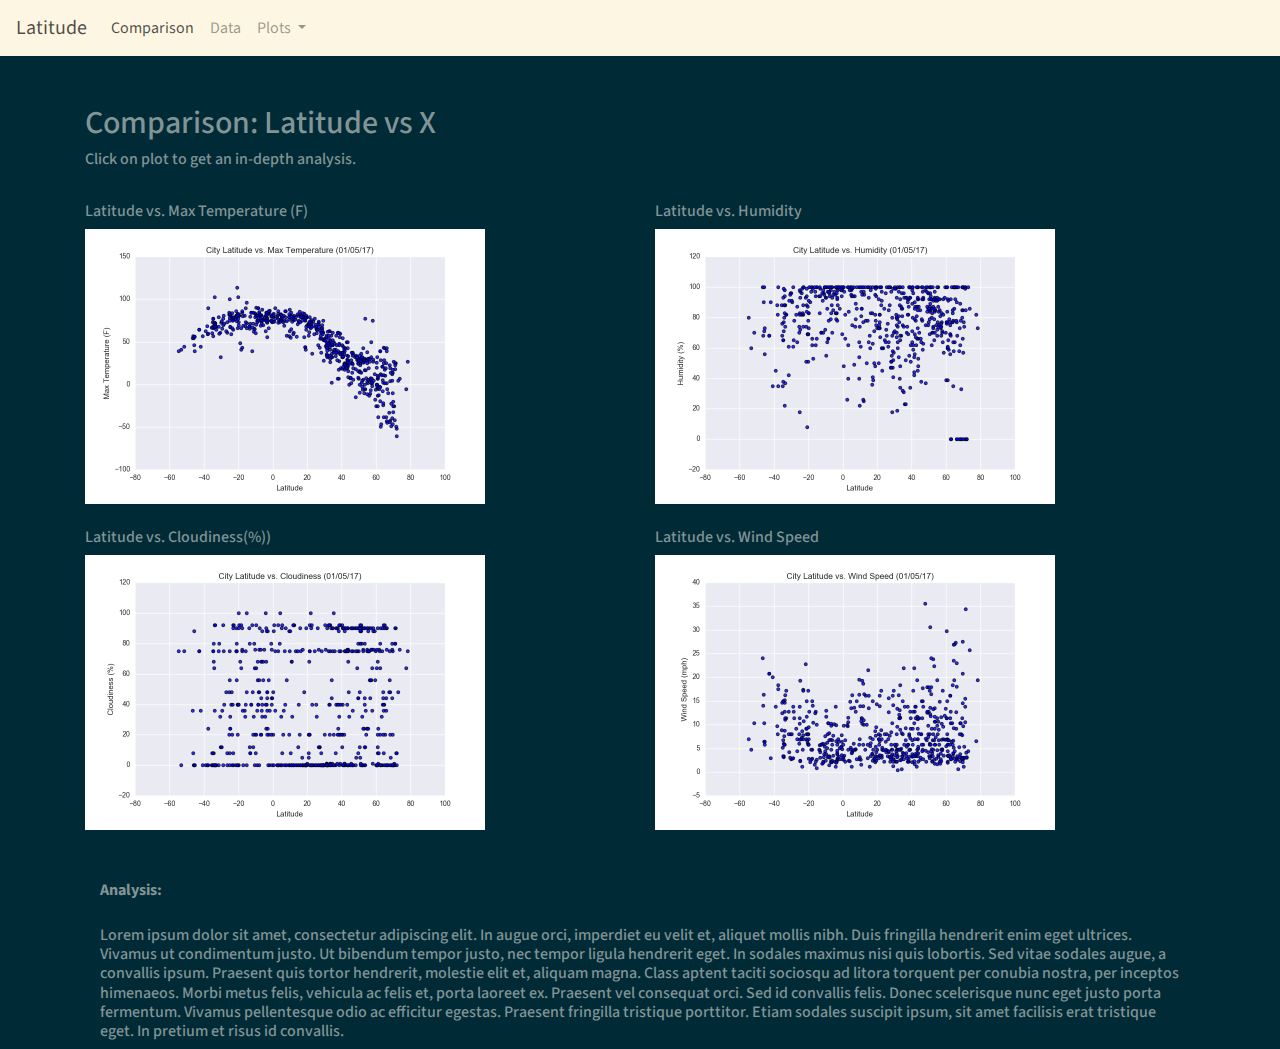
==== index.html @ b6158559 "finished navigation" ====
<!DOCTYPE html>
<html lang="en-us">

<head>

  <meta charset="UTF-8">
  <title>Jeremy Kalmus Web-Design-Challenge</title>

  <!-- Bring in our bootstrap stylesheet -->
  <link rel="stylesheet" href="https://stackpath.bootstrapcdn.com/bootstrap/4.3.1/css/bootstrap.min.css" integrity="sha384-ggOyR0iXCbMQv3Xipma34MD+dH/1fQ784/j6cY/iJTQUOhcWr7x9JvoRxT2MZw1T" crossorigin="anonymous">
  <link rel="stylesheet" href="WebVisualizations/Assets/bootstrap.css">
  

</head>
<body>
  <nav class="navbar navbar-expand-lg navbar-light bg-light">
    <a class="navbar-brand" href="#">Latitude</a>
    <button class="navbar-toggler" type="button" data-toggle="collapse" data-target="#navbarSupportedContent" aria-controls="navbarSupportedContent" aria-expanded="false" aria-label="Toggle navigation">
      <span class="navbar-toggler-icon"></span>
    </button>
  
    <div class="collapse navbar-collapse" id="navbarSupportedContent">
      <ul class="navbar-nav mr-auto">
        <li class="nav-item active">
          <a class="nav-link" href="index.html">Comparison <span class="sr-only">(current)</span></a>
        </li>
        <li class="nav-item">
          <a class="nav-link" href="WebVisualizations/Assets/data.html">Data</a>
        </li>
        <li class="nav-item dropdown">
          <a class="nav-link dropdown-toggle" href="#" id="navbarDropdown" role="button" data-toggle="dropdown" aria-haspopup="true" aria-expanded="false">
            Plots
          </a>
          <div class="dropdown-menu" aria-labelledby="navbarDropdown">
            <a class="dropdown-item" href="WebVisualizations/Assets/temp.html">Vs. Temp</a>
            <a class="dropdown-item" href="WebVisualizations/Assets/humid.html">Vs. Humid</a>
            <a class="dropdown-item" href="WebVisualizations/Assets/wind.html">Vs. Wind</a>
            <a class="dropdown-item" href="WebVisualizations/Assets/cloud.html">Vs. Cloud</a>
          </div>
        </li>
      </ul>

    </div>
  </nav>



  <br></br>
  <div class="container-lg mt-large-12">
  
    <div class="row">

      <div class="col-md-6 col-lg-12">
        <h2>Comparison: Latitude vs X</h2>
      </div>
    </div>

    <div class="row">
      <div class="col-md-6 col-lg-12">
        <h6>Click on plot to get an in-depth analysis.</in-d></h6>
      </div>
    </div>

    <div class="row">
      <div class="col-sm-3 col-lg-6">
        <br><h6>Latitude vs. Max Temperature (F)</h6>
        <img width='400' src='WebVisualizations/Visualiztions/Fig1.png'/></br>
      </div>
      <div class="col-sm-3 col-lg-6">
        <br><h6>Latitude vs. Humidity</h6>
        <img width='400'  src='WebVisualizations/Visualiztions/Fig2.png'/></br>
      </div>
    </div>

    <div class="row">
      <div class="col-sm-3 col-lg-6">
        <br><h6>Latitude vs. Cloudiness(%))</h6>
        <img width='400' src='WebVisualizations/Visualiztions/Fig3.png'/></br>
      </div>
      <div class="col-sm-3 col-lg-6">
        <br><h6>Latitude vs. Wind Speed</h6>
        <img width='400'  src='WebVisualizations/Visualiztions/Fig4.png'/></br>
      </div>
    </div>

    <br></br>

    <div class="Row">
      <div class="col-sm-6 col-lg-12">
        <strong>Analysis:</strong>
        <br></br>
        <h6>Lorem ipsum dolor sit amet, consectetur adipiscing elit. In augue orci, imperdiet eu velit et, aliquet mollis nibh. Duis fringilla hendrerit enim eget ultrices. Vivamus ut condimentum justo. Ut bibendum tempor justo, nec tempor ligula hendrerit eget. In sodales maximus nisi quis lobortis. Sed vitae sodales augue, a convallis ipsum. Praesent quis tortor hendrerit, molestie elit et, aliquam magna.

          Class aptent taciti sociosqu ad litora torquent per conubia nostra, per inceptos himenaeos. Morbi metus felis, vehicula ac felis et, porta laoreet ex. Praesent vel consequat orci. Sed id convallis felis. Donec scelerisque nunc eget justo porta fermentum. Vivamus pellentesque odio ac efficitur egestas. Praesent fringilla tristique porttitor. Etiam sodales suscipit ipsum, sit amet facilisis erat tristique eget. In pretium et risus id convallis.</h6>
      </div>
    </div>




  </div>

  <script src="https://code.jquery.com/jquery-3.5.1.slim.min.js" integrity="sha384-DfXdz2htPH0lsSSs5nCTpuj/zy4C+OGpamoFVy38MVBnE+IbbVYUew+OrCXaRkfj" crossorigin="anonymous"></script>
  <script src="https://cdn.jsdelivr.net/npm/popper.js@1.16.1/dist/umd/popper.min.js" integrity="sha384-9/reFTGAW83EW2RDu2S0VKaIzap3H66lZH81PoYlFhbGU+6BZp6G7niu735Sk7lN" crossorigin="anonymous"></script>
  <script src="https://cdn.jsdelivr.net/npm/bootstrap@4.5.3/dist/js/bootstrap.min.js" integrity="sha384-w1Q4orYjBQndcko6MimVbzY0tgp4pWB4lZ7lr30WKz0vr/aWKhXdBNmNb5D92v7s" crossorigin="anonymous"></script>
  
  

</body>
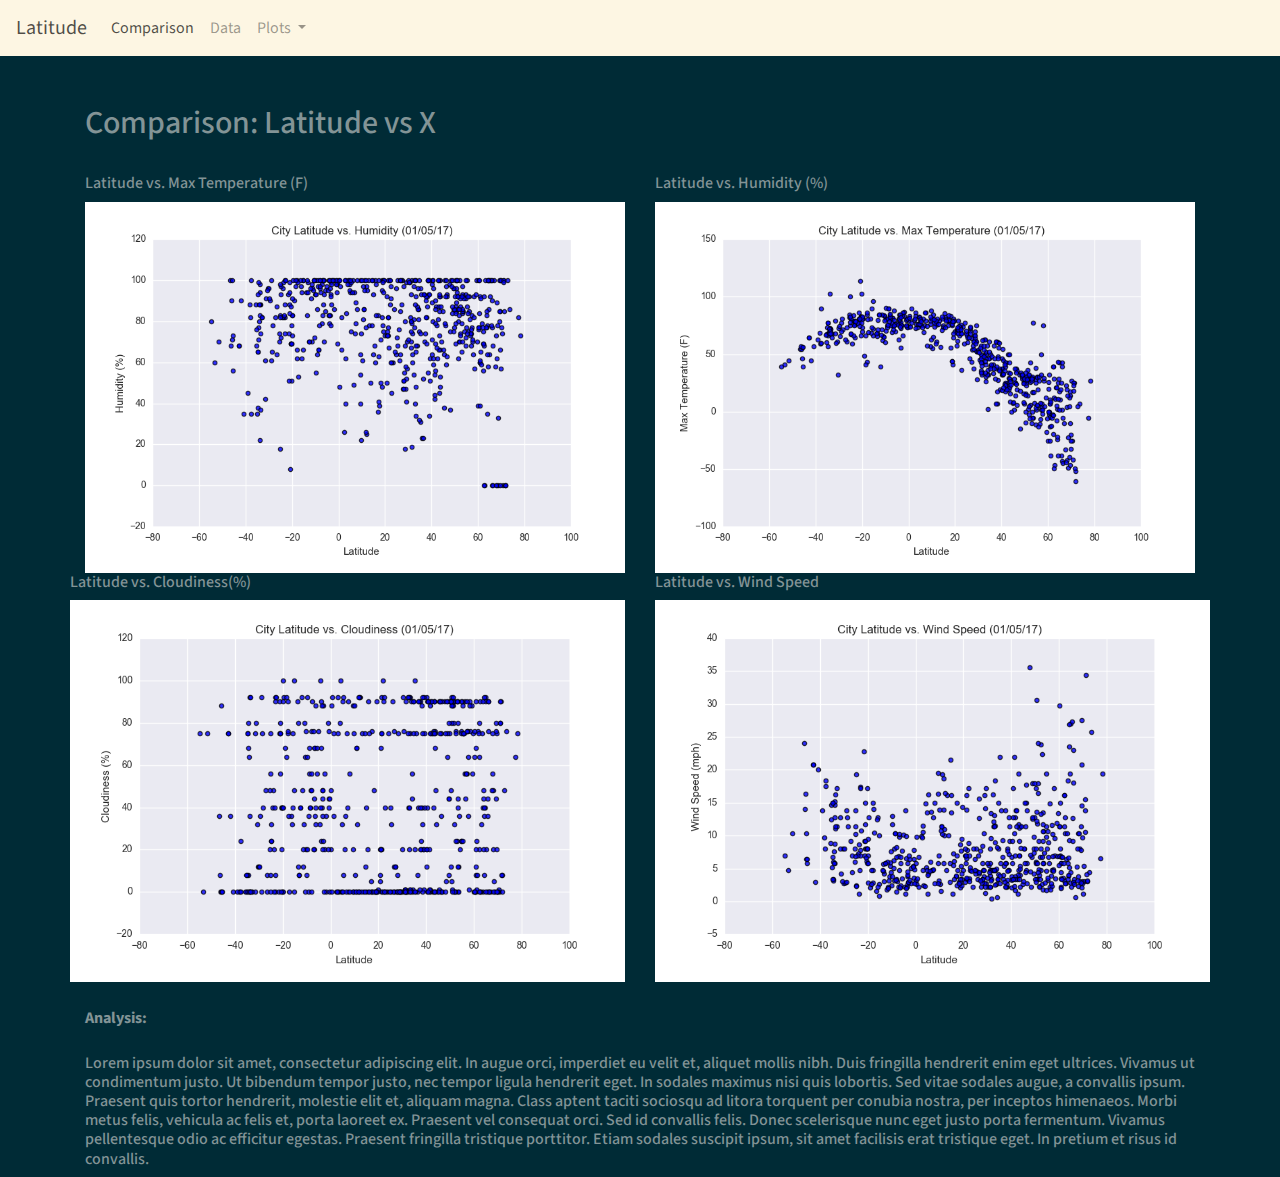
==== commit 345274d6: "completed all pages" ====
--- a/index.html
+++ b/index.html
@@ -55,35 +55,30 @@
       </div>
     </div>
 
-    <div class="row">
-      <div class="col-md-6 col-lg-12">
-        <h6>Click on plot to get an in-depth analysis.</in-d></h6>
-      </div>
-    </div>
+    
 
-    <div class="row">
+    <br><div class="row">
       <div class="col-sm-3 col-lg-6">
-        <br><h6>Latitude vs. Max Temperature (F)</h6>
-        <img width='400' src='WebVisualizations/Visualiztions/Fig1.png'/></br>
+        <h6>Latitude vs. Max Temperature (F)</h6>
+        <img src='WebVisualizations/Visualiztions/Fig2.png' class="img-fluid" alt="Responsive image"/>
       </div>
       <div class="col-sm-3 col-lg-6">
-        <br><h6>Latitude vs. Humidity</h6>
-        <img width='400'  src='WebVisualizations/Visualiztions/Fig2.png'/></br>
-      </div>
-    </div>
+        <h6>Latitude vs. Humidity (%)</h6>
+        <img src='WebVisualizations/Visualiztions/Fig1.png' class="img-fluid" alt="Responsive image"/>
+    </div></br>
 
-    <div class="row">
+    
+
+    <br><div class="row">
       <div class="col-sm-3 col-lg-6">
-        <br><h6>Latitude vs. Cloudiness(%))</h6>
-        <img width='400' src='WebVisualizations/Visualiztions/Fig3.png'/></br>
+        <h6>Latitude vs. Cloudiness(%)</h6>
+        <img src='WebVisualizations/Visualiztions/Fig3.png' class="img-fluid" alt="Responsive image"/>
       </div>
       <div class="col-sm-3 col-lg-6">
-        <br><h6>Latitude vs. Wind Speed</h6>
-        <img width='400'  src='WebVisualizations/Visualiztions/Fig4.png'/></br>
+        <h6>Latitude vs. Wind Speed</h6>
+        <img src='WebVisualizations/Visualiztions/Fig4.png' class="img-fluid" alt="Responsive image"/>
       </div>
-    </div>
-
-    <br></br>
+    </div></br>
 
     <div class="Row">
       <div class="col-sm-6 col-lg-12">
@@ -95,9 +90,6 @@
       </div>
     </div>
 
-
-
-
   </div>
 
   <script src="https://code.jquery.com/jquery-3.5.1.slim.min.js" integrity="sha384-DfXdz2htPH0lsSSs5nCTpuj/zy4C+OGpamoFVy38MVBnE+IbbVYUew+OrCXaRkfj" crossorigin="anonymous"></script>
